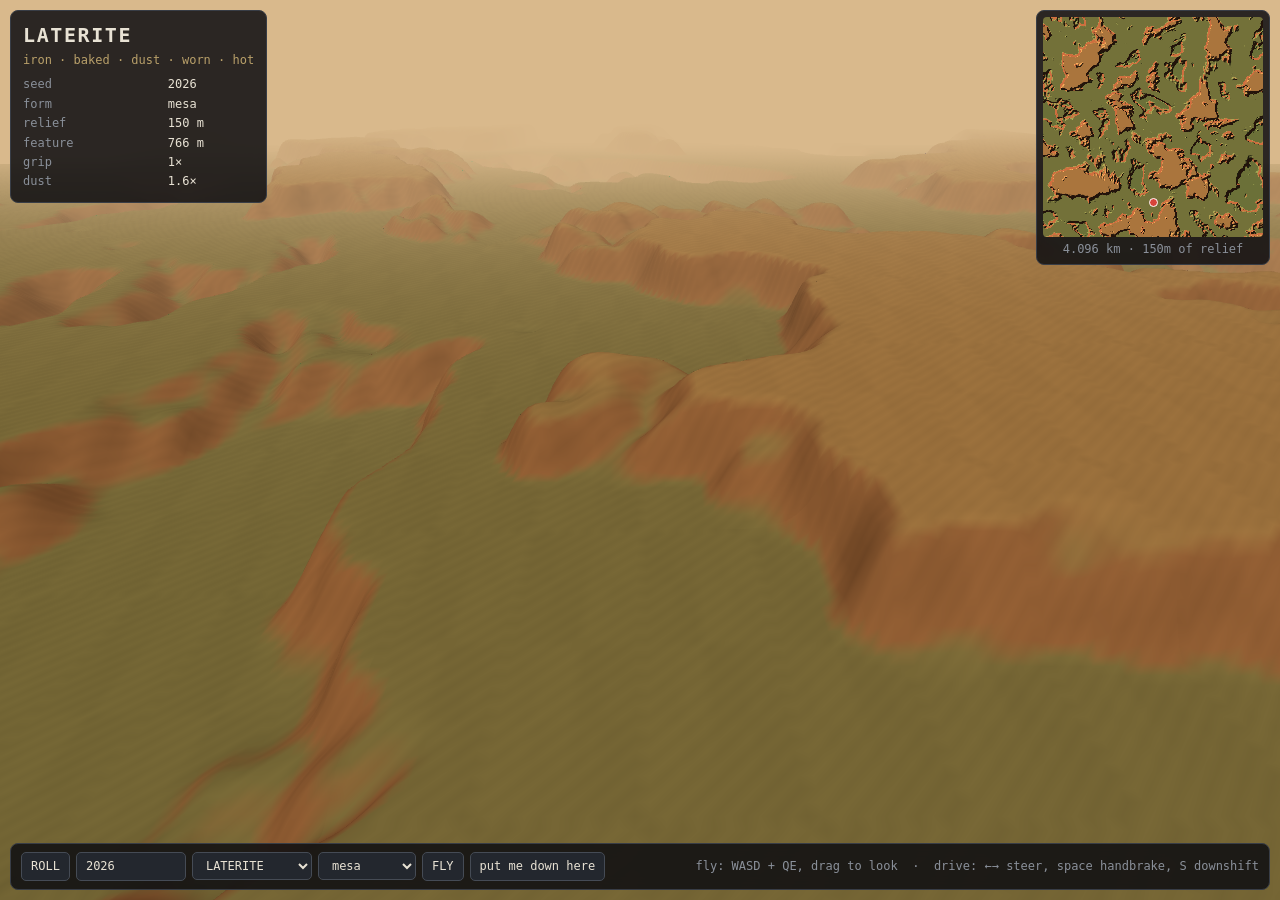
==== maker.html @ 95b3f42c "The land comes first: a track maker that rolls a place Up to here the road MADE the ground — stage.j" ====
<!doctype html>
<html lang="en">
<head>
<meta charset="utf-8">
<meta name="viewport" content="width=device-width, initial-scale=1, viewport-fit=cover">
<title>RALLY — track maker</title>
<style>
  html, body { margin: 0; height: 100%; overflow: hidden; background: #111;
    font: 12px/1.45 ui-monospace, Menlo, Consolas, monospace; color: #e8e2d4; }
  canvas#view { display: block; width: 100vw; height: 100vh; }

  .panel { position: fixed; background: rgba(14,15,18,.86); border: 1px solid #383d46;
    border-radius: 8px; backdrop-filter: blur(6px); }

  #card { top: 10px; left: 10px; padding: 10px 12px; max-width: 260px; }
  #card h1 { margin: 0 0 2px; font-size: 20px; letter-spacing: .08em; }
  #card .tags { color: #b9a06a; margin-bottom: 6px; }
  #card table { border-collapse: collapse; width: 100%; }
  #card td { padding: 1px 0; }
  #card td:first-child { color: #8a909a; padding-right: 10px; }

  #mapbox { top: 10px; right: 10px; padding: 6px; }
  #map { display: block; width: 220px; height: 220px; image-rendering: pixelated;
    border-radius: 4px; }
  #mapbox .lbl { text-align: center; color: #8a909a; padding-top: 4px; }

  #bar { left: 10px; right: 10px; bottom: 10px; padding: 8px 10px;
    display: flex; gap: 6px; align-items: center; flex-wrap: wrap; }
  button, select, input { font: inherit; color: #e8e2d4; background: #23272e;
    border: 1px solid #454b55; border-radius: 5px; padding: 5px 9px; }
  button { cursor: pointer; }
  button:hover { background: #2f343d; }
  button.on { background: #d8433a; border-color: #d8433a; }
  input#seed { width: 90px; }
  #hint { color: #8a909a; margin-left: auto; }
  #busy { position: fixed; inset: 0; display: grid; place-items: center;
    background: #111; font-size: 14px; letter-spacing: .1em; }
</style>
</head>
<body>

<!-- THE TRACK MAKER.
     The land comes first now. Up to here the road made the ground — stage.js integrated
     a list of turns and extruded a hillside off the result — so there was no terrain to
     put a road ON. This rolls a PLACE (a material, a handful of words, and the numbers
     that shape the land), bakes it, and drops you into it to drive.
     The layout stays hand drawn. Nothing here generates a road. -->

<canvas id="view"></canvas>

<div id="card" class="panel">
  <h1 id="mName">—</h1>
  <div class="tags" id="mTags"></div>
  <table><tbody id="mRows"></tbody></table>
</div>

<div id="mapbox" class="panel">
  <canvas id="map" width="220" height="220"></canvas>
  <div class="lbl" id="mapLbl">4 km</div>
</div>

<div id="bar" class="panel">
  <button id="roll">ROLL</button>
  <input id="seed" type="number" value="2026">
  <select id="matSel"></select>
  <select id="formSel"></select>
  <button id="mode">FLY</button>
  <button id="drop">put me down here</button>
  <div id="hint">fly: WASD + QE, drag to look &nbsp;·&nbsp; drive: ←→ steer, space handbrake, S downshift</div>
</div>

<div id="busy">BAKING…</div>

<script type="importmap">
{ "imports": {
  "three": "./js/vendor/three.module.min.js",
  "./js/terrain.js": "./js/terrain.js?v=1788915388",
  "./js/materials.js": "./js/materials.js?v=1788915388",
  "./js/land.js": "./js/land.js?v=1788915388",
  "./js/car.js": "./js/car.js?v=1788915388",
  "./js/wheel.js": "./js/wheel.js?v=1788915388"
} }
</script>
<script type="module">
import * as THREE from 'three';
import { Terrain, FORMS } from './js/terrain.js';
import { MATERIALS, rollPlace } from './js/materials.js';
import { buildLandMesh, drawMap, cullLand } from './js/land.js';
import { Car, CAR } from './js/car.js';
import { Wheel } from './js/wheel.js';

const $ = id => document.getElementById(id);
const SIZE = 4096, STEP = 6;

// A world is a seed, so a world is a URL. ?seed=N opens someone else's, ?fly=x,z,alt
// parks the camera, ?mode=drive drops straight in.
const QS = new URLSearchParams(location.search);
// Any throw lands in the status line, so a headless dump can read it. A module that
// dies mid-frame otherwise just leaves a sky-coloured screenshot and no clue.
addEventListener('error', e => { document.title = 'ERR ' + e.message + ' @' + (e.lineno || '?'); });

// The car's tuning is shared module state, so the material's grip has to be applied as
// a multiplier on a remembered baseline — not by writing over it, or two rolls in a row
// compound and the third world is made of ice.
const BASE = { gripLat: CAR.gripLat, offroadDrag: CAR.offroadDrag };

const renderer = new THREE.WebGLRenderer({ antialias: true, canvas: $('view') });
renderer.setPixelRatio(Math.min(2, devicePixelRatio));
const scene = new THREE.Scene();
const camera = new THREE.PerspectiveCamera(62, 1, 0.2, 6000);
const hemi = new THREE.HemisphereLight(0xcfe0ee, 0x40492f, 1);
const sun = new THREE.DirectionalLight(0xfff2dd, 1.1);
scene.add(hemi, sun);

let place = null, terrain = null, land = null;
let mode = 'fly';
const car = new Car(), wheel = new Wheel();
const fly = { x: 0, y: 600, z: 1400, yaw: 0, pitch: -0.35 };
const keys = new Set();

// ---------------------------------------------------------------------------
// rolling a world
// ---------------------------------------------------------------------------
function build(p) {
  place = p;
  terrain = new Terrain({ ...p.terrain, size: SIZE, step: STEP }).bakeAll();
  if (land) { scene.remove(land); land.traverse(o => o.geometry && o.geometry.dispose()); }
  land = buildLandMesh(THREE, terrain, p.atmos.ground);
  scene.add(land);

  const A = p.atmos;
  scene.background = new THREE.Color(A.sky);
  scene.fog = new THREE.Fog(A.sky, A.fog[0], A.fog[1]);
  camera.far = A.fog[1] * 1.4; camera.updateProjectionMatrix();
  sun.color.setHex(A.sun.color); sun.intensity = A.sun.int; sun.position.set(...A.sun.pos);
  hemi.color.setHex(A.hemi.sky); hemi.groundColor.setHex(A.hemi.ground); hemi.intensity = A.hemi.int;

  // What it's like under the tyres — the half that makes a world tour a tour rather
  // than a slideshow.
  CAR.gripLat = BASE.gripLat * p.surface.grip;
  CAR.offroadDrag = BASE.offroadDrag * p.surface.drag;

  drawMap(terrain, A.ground, $('map'));
  $('mapLbl').textContent = (SIZE / 1000) + ' km · ' + Math.round(terrain.max - terrain.min) + 'm of relief';

  $('mName').textContent = p.material;
  $('mTags').textContent = p.tags.join(' · ');
  $('mRows').innerHTML = [
    ['seed', p.seed], ['form', p.form],
    ['relief', Math.round(terrain.max - terrain.min) + ' m'],
    ['feature', p.terrain.scale + ' m'],
    ['grip', p.surface.grip + '×'], ['dust', p.surface.dust + '×'],
  ].map(([k, v]) => `<tr><td>${k}</td><td>${v}</td></tr>`).join('');

  history.replaceState(null, '', '?seed=' + p.seed);
  $('seed').value = p.seed;
  $('matSel').value = p.material;
  $('formSel').value = p.form;
  putDown(0, 0);
  const f = (QS.get('fly') || '').split(',').map(Number);
  fly.x = f.length === 3 ? f[0] : 0;
  fly.z = f.length === 3 ? f[1] : 1400;
  fly.y = terrain.height(fly.x, fly.z) + (f.length === 3 ? f[2] : 260);
  fly.yaw = Math.PI; fly.pitch = -0.5;
}

// Drop the car on the ground, pointing ALONG THE CONTOUR — across the slope, not down
// it. There is no throttle in this game: you are always flat out, so a car put down
// facing downhill is gone before you've let go of the mouse, and on a mesa world it is
// off the edge and falling within four seconds. Which is a fair thing to learn about a
// world, but a poor way to look at one. Across the slope it holds its height and you
// get to see where you are.
function putDown(x, z) {
  const n = terrain.normal(x, z, 24);
  car.x = x; car.z = z; car.y = terrain.height(x, z);
  car.vf = 0; car.vr = 0; car.vy = 0; car.yawRate = 0; car.rolled = false;
  // The gradient points downhill; a quarter turn off it is the contour.
  car.yaw = Math.atan2(-n[0], -n[2]) + Math.PI / 2;
  wheel.pos = 0; wheel.target = 0;
}

// ---------------------------------------------------------------------------
// loop
// ---------------------------------------------------------------------------
let last = performance.now();
function frame(now) {
  const dt = Math.min(0.05, (now - last) / 1000);
  last = now;
  if (terrain) (mode === 'fly' ? stepFly : stepDrive)(dt);
  renderer.render(scene, camera);
  if (QS.has('dbg')) document.title = [mode,
    'car ' + car.x.toFixed(0) + ',' + car.z.toFixed(0) + ' y' + car.y.toFixed(1),
    'ground ' + terrain.height(car.x, car.z).toFixed(1),
    'cam ' + camera.position.toArray().map(v => v.toFixed(0)).join(','),
    'rotY ' + camera.rotation.y.toFixed(2) + ' rotX ' + camera.rotation.x.toFixed(2),
    'far ' + camera.far.toFixed(0) + ' fog ' + scene.fog.near.toFixed(0) + '-' + scene.fog.far.toFixed(0),
    'vis ' + land.children.filter(m => m.visible).length + '/' + land.children.length].join(' | ');
  requestAnimationFrame(frame);
}

function stepFly(dt) {
  const boost = keys.has('shift') ? 4 : 1;
  const sp = 220 * boost * dt;
  const f = [Math.sin(fly.yaw) * Math.cos(fly.pitch), Math.sin(fly.pitch), Math.cos(fly.yaw) * Math.cos(fly.pitch)];
  const r = [Math.cos(fly.yaw), 0, -Math.sin(fly.yaw)];
  const go = (v, k) => { fly.x += v[0] * k; fly.y += v[1] * k; fly.z += v[2] * k; };
  if (keys.has('w')) go(f, sp);
  if (keys.has('s')) go(f, -sp);
  if (keys.has('a')) go(r, sp);
  if (keys.has('d')) go(r, -sp);
  if (keys.has('q')) fly.y -= sp;
  if (keys.has('e')) fly.y += sp;
  fly.y = Math.max(terrain.height(fly.x, fly.z) + 12, fly.y);
  // The place's fog is a DRIVER's fog — it exists to hide the far side of the valley
  // from someone sitting a metre off the ground. From four hundred metres up it hides
  // the entire world, which is how the first survey camera came back with a photograph
  // of the sky. So it opens out with altitude: the higher you go, the further you see,
  // which is also just true.
  const alt = fly.y - terrain.height(fly.x, fly.z);
  const A = place.atmos;
  scene.fog.near = A.fog[0] + alt * 1.2;
  scene.fog.far = A.fog[1] + alt * 6;
  camera.far = scene.fog.far * 1.3;
  camera.updateProjectionMatrix();
  cullLand(land, fly.x, fly.z, scene.fog.far);
  camera.position.set(fly.x, fly.y, fly.z);
  camera.rotation.set(0, 0, 0);
  camera.rotateY(Math.PI + fly.yaw);
  camera.rotateX(fly.pitch);
  mark(fly.x, fly.z);
}

function stepDrive(dt) {
  const left = keys.has('arrowleft') || keys.has('a');
  const right = keys.has('arrowright') || keys.has('d');
  wheel.held = left || right;
  wheel.target = left ? -1 : right ? 1 : 0;
  wheel.update(dt, car.speedFactor);
  const A = place.atmos;
  if (scene.fog.far !== A.fog[1]) {
    scene.fog.near = A.fog[0]; scene.fog.far = A.fog[1];
    camera.far = A.fog[1] * 1.4; camera.updateProjectionMatrix();
  }
  car.step(dt, wheel.pos, keys.has(' '), {
    height: terrain.height(car.x, car.z),
    slope: terrain.slopeAlong(car.x, car.z, car.yaw),
    // There is no road yet, so nothing is OFF it. When a road exists this becomes
    // distance-to-the-line, and that one boolean is the whole difference between
    // driving the stage and driving the mountain it's cut into.
    onRoad: true,
  });
  // Eye height, and the camera set up exactly as the game's is, so left and right here
  // are left and right there.
  // Off the edge of a mesa with no road to stay on, the car falls for a long time and
  // the view is just sky. Put it back rather than making him press R.
  if (car.airTime > 4 || Math.abs(car.x) > SIZE / 2 || Math.abs(car.z) > SIZE / 2) putDown(car.x, car.z);
  cullLand(land, car.x, car.z, scene.fog.far);
  camera.position.set(car.x, car.y + 1.15, car.z);
  camera.rotation.set(0, 0, 0);
  camera.rotateY(Math.PI + car.yaw - car.slip * 0.28);
  const pitch = -Math.atan(terrain.slopeAlong(car.x, car.z, car.yaw));
  camera.rotateX(pitch * 0.6);
  mark(car.x, car.z);
}

// Where you are on the plot.
let mapDot = null;
function mark(x, z) {
  const c = $('map'), N = c.width;
  if (!mapDot) { mapDot = document.createElement('div'); mapDot.style.cssText =
    'position:fixed;width:7px;height:7px;border-radius:50%;background:#d8433a;border:1px solid #fff;pointer-events:none';
    document.body.appendChild(mapDot); }
  const r = c.getBoundingClientRect();
  const u = (x + SIZE / 2) / SIZE, v = (z + SIZE / 2) / SIZE;
  mapDot.style.left = (r.left + u * r.width - 4) + 'px';
  mapDot.style.top = (r.top + v * r.height - 4) + 'px';
}

// ---------------------------------------------------------------------------
// controls
// ---------------------------------------------------------------------------
addEventListener('keydown', e => {
  const k = e.key.toLowerCase();
  keys.add(k === 'shift' ? 'shift' : k);
  if (k === 's' && mode === 'drive') car.downshift();
  if (k === 'r' && terrain) putDown(car.x, car.z);
  if (k === ' ') e.preventDefault();
});
addEventListener('keyup', e => keys.delete(e.key.toLowerCase() === 'shift' ? 'shift' : e.key.toLowerCase()));

let drag = null;
$('view').addEventListener('pointerdown', e => { drag = [e.clientX, e.clientY]; $('view').setPointerCapture(e.pointerId); });
$('view').addEventListener('pointerup', () => { drag = null; });
$('view').addEventListener('pointermove', e => {
  if (!drag || mode !== 'fly') return;
  fly.yaw -= (e.clientX - drag[0]) * 0.004;
  fly.pitch = Math.max(-1.4, Math.min(1.0, fly.pitch - (e.clientY - drag[1]) * 0.004));
  drag = [e.clientX, e.clientY];
});

$('roll').onclick = () => { $('busy').style.display = 'grid'; setTimeout(() => {
  build(rollPlace(Math.floor(Math.random() * 1e9))); $('busy').style.display = 'none'; }, 16); };
$('seed').onchange = () => reroll();
$('matSel').onchange = $('formSel').onchange = () => reroll(true);

// Changing the material or the form KEEPS the seed, so it stays the same land with a
// different idea laid over it — which is the whole reason the roll is a suggestion and
// not a decision.
function reroll(keepSeed) {
  $('busy').style.display = 'grid';
  setTimeout(() => {
    const p = rollPlace(parseInt($('seed').value, 10) || 1);
    if (keepSeed) {
      const m = MATERIALS.find(x => x.name === $('matSel').value);
      if (m && m.name !== p.material) { p.material = m.name; p.tags = m.tags; Object.assign(p, rollWith(p.seed, m)); }
      p.form = p.terrain.form = $('formSel').value;
    }
    build(p);
    $('busy').style.display = 'none';
  }, 16);
}

// Re-roll everything a material decides, at the same seed.
function rollWith(seed, m) {
  const saved = MATERIALS.slice();
  MATERIALS.length = 0; MATERIALS.push(m);
  const p = rollPlace(seed);
  MATERIALS.length = 0; MATERIALS.push(...saved);
  return p;
}

$('mode').onclick = () => {
  const to = mode === 'fly' ? 'drive' : 'fly';
  if (to === 'drive') putDown(car.x, car.z);
  else { fly.x = car.x; fly.z = car.z; fly.y = terrain.height(car.x, car.z) + 260; }
  setMode(to);
};
// Put the car under the fly camera. This is how you pick a start line: you go and look
// at somewhere from the air, then get in.
$('drop').onclick = () => {
  putDown(fly.x, fly.z);
  setMode('drive');
};

function setMode(m) {
  mode = m;
  $('mode').textContent = m.toUpperCase();
  $('mode').classList.toggle('on', m === 'drive');
}

for (const m of MATERIALS) $('matSel').appendChild(new Option(m.name, m.name));
for (const f of Object.keys(FORMS)) $('formSel').appendChild(new Option(f, f));

function resize() {
  renderer.setSize(innerWidth, innerHeight);
  camera.aspect = innerWidth / innerHeight;
  camera.updateProjectionMatrix();
}
addEventListener('resize', resize);
resize();
build(rollPlace(parseInt(QS.get('seed'), 10) || 2026));
if (QS.get('mode') === 'drive') $('drop').click();
$('busy').style.display = 'none';
requestAnimationFrame(frame);
</script>
</body>
</html>
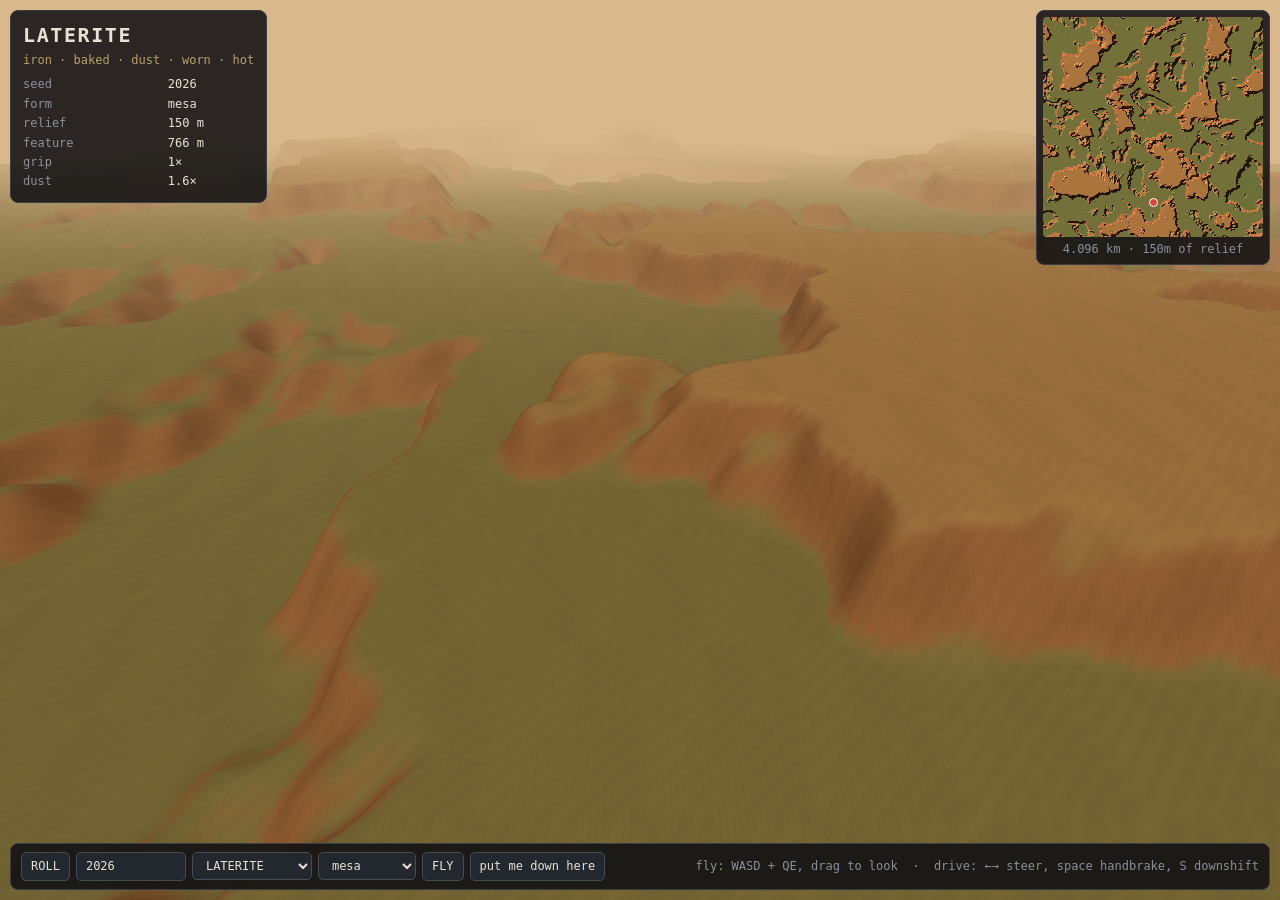
==== commit 1c94adc7: "Real physics: the car rides the ground it is actually on Everything below is one bug wearing five ha" ====
--- a/maker.html
+++ b/maker.html
@@ -74,11 +74,11 @@
 <script type="importmap">
 { "imports": {
   "three": "./js/vendor/three.module.min.js",
-  "./js/terrain.js": "./js/terrain.js?v=1788915388",
-  "./js/materials.js": "./js/materials.js?v=1788915388",
-  "./js/land.js": "./js/land.js?v=1788915388",
-  "./js/car.js": "./js/car.js?v=1788915388",
-  "./js/wheel.js": "./js/wheel.js?v=1788915388"
+  "./js/terrain.js": "./js/terrain.js?v=1789000232",
+  "./js/materials.js": "./js/materials.js?v=1789000232",
+  "./js/land.js": "./js/land.js?v=1789000232",
+  "./js/car.js": "./js/car.js?v=1789000232",
+  "./js/wheel.js": "./js/wheel.js?v=1789000232"
 } }
 </script>
 <script type="module">
